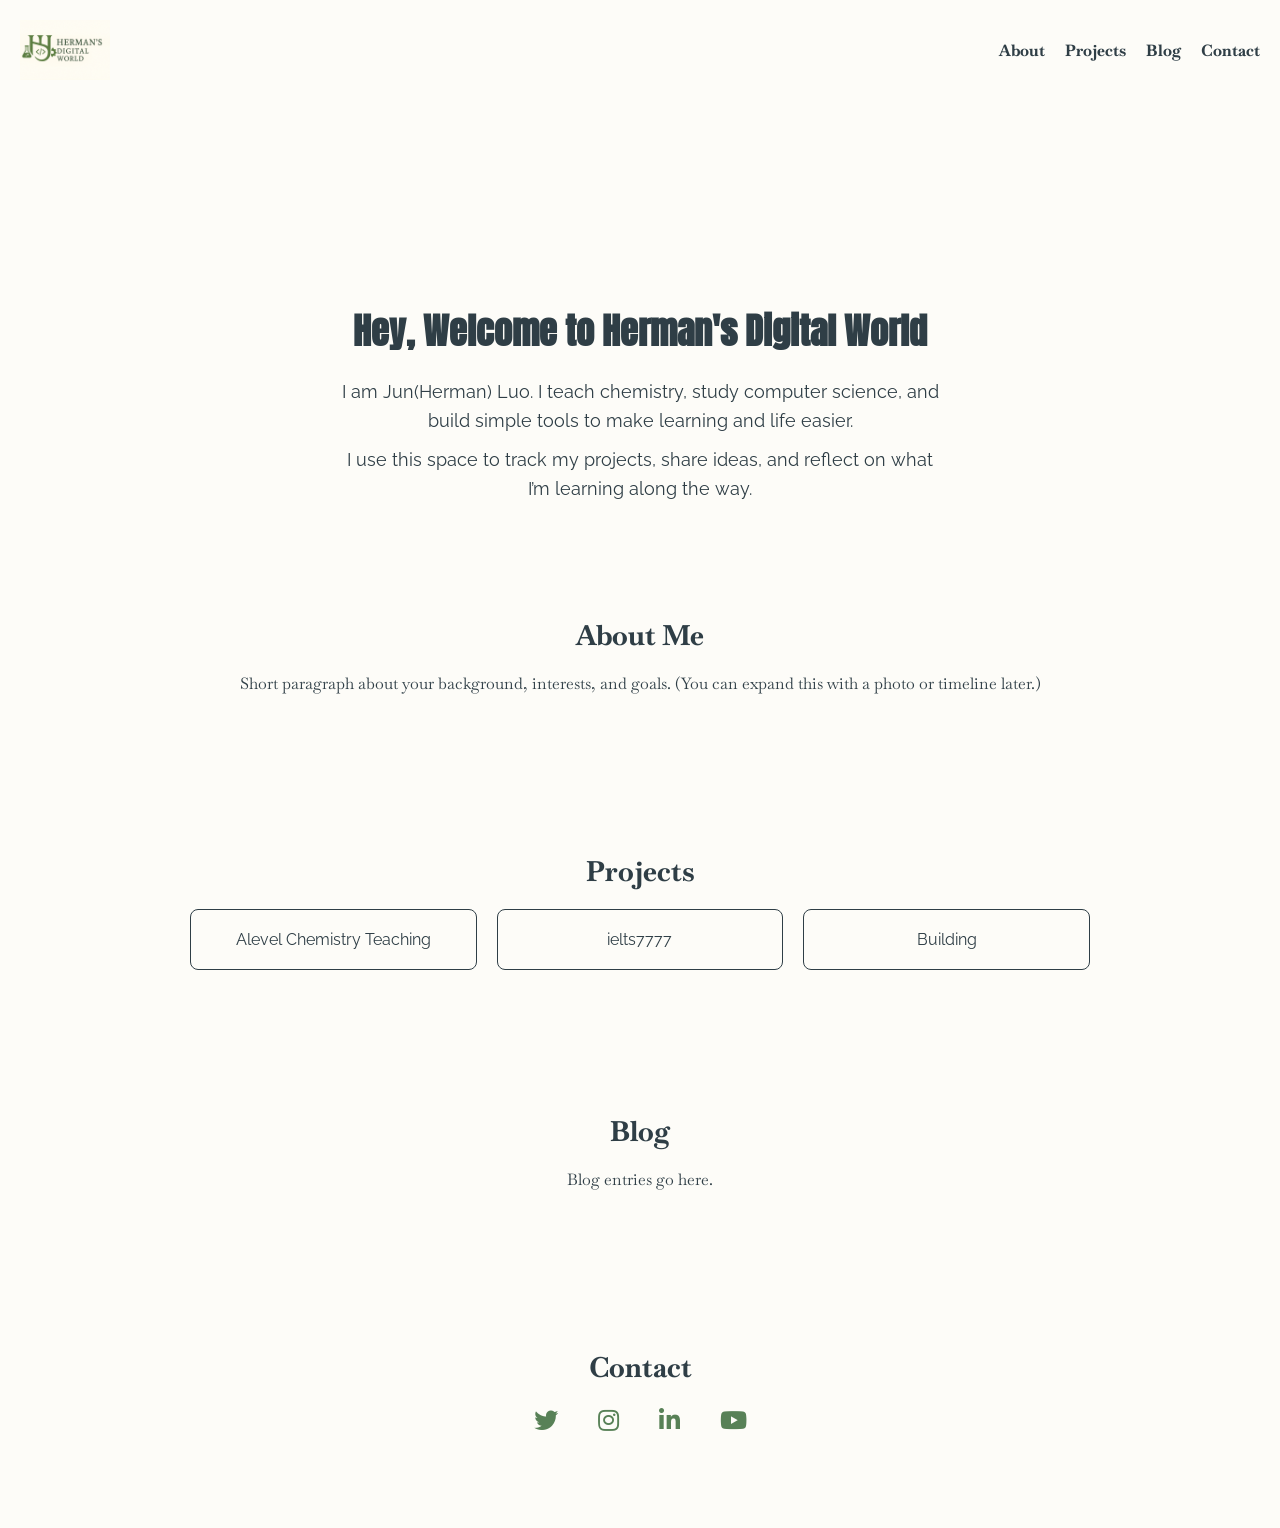
==== index.html @ cd0fd5d6 "Refactor: remove streak feature and refocus on blog implementation" ====
<!DOCTYPE html>
<html lang="en">
  <head>
    <meta charset="UTF-8" />
    <meta name="viewport" content="width=device-width, initial-scale=1.0" />
    <title>Herman's Digital World</title>
    <!-- Google Fonts -->
    <link href="https://fonts.googleapis.com/css?family=Anton%7CBaskervville%7CRaleway&display=swap" rel="stylesheet" />
    <!-- Font Awesome Icons -->
    <link rel="stylesheet" href="https://use.fontawesome.com/releases/v5.8.2/css/all.css" />
    <!-- Favicon -->
    <link rel="icon" type="image/png" href="images/favicon1.png" />
    <!-- Styles: Color Scheme + Layout -->
     <link href="styles.css" rel="stylesheet" />

  </head>
  <body>
    <!-- 🔹 Header with Logo and Navigation -->
    <header class="Heading">
      <div class="logo">
        <img 
          src="images/herman_logo_transparent_cropped.png" 
          alt="Herman's Logo" 
          loading="lazy" 
        />
      </div>
      <!-- 🔸 Navigation Menu -->
      <nav>
        <ul>
          <li><a href="#about">About</a></li>
          <li><a href="#projects">Projects</a></li>
          <li><a href="#blog">Blog</a></li>
          <li><a href="#contact">Contact</a></li>
        </ul>
      </nav>
    </header>

    <!-- 🔹 Intro Section -->
    <main>
      <div class="intro">
        <h1>Hey, Welcome to Herman's Digital World</h1>
        <p>I am Jun(Herman) Luo. I teach chemistry, study computer science, and build simple tools to make learning and life easier.</p>
        <p>I use this space to track my projects, share ideas, and reflect on what I’m learning along the way.</p>
      </div>

      <!-- 🔸 About Section -->
      <section class="about" id="about">
        <h2>About Me</h2>
        <p>Short paragraph about your background, interests, and goals. (You can expand this with a photo or timeline later.)</p>
      </section>

      <!-- 🔸 Projects Section -->
      <section class="projects" id="projects">
        <h2>Projects</h2>
        <div class="projects-grid">
          <div class="project">Alevel Chemistry Teaching</div>
          <div class="project">ielts7777</div>
          <div class="project">Building</div>
        </div>
      </section>

      <!--Blog Section-->
      <section class="blog" id="blog">
        <h2>Blog</h2>
        <div class="blog-grid">
          <p>Blog entries go here.</p>
        </div>
        <div id="blog-list"></div>
      </section>

      <!-- 🔸 Contact Section -->
      <section class="contact" id="contact">
        <h2>Contact</h2>
        <div class="social-icons">
          <a href="https://x.com/JunLuoHerman" title="Twitter"><i class="fab fa-twitter"></i></a>
          <a href="https://www.instagram.com/herman01luo/" title="Instagram"><i class="fab fa-instagram"></i></a>
          <a href="https://www.linkedin.com/in/jun-luo-443b061a9/" title="LinkedIn"><i class="fab fa-linkedin-in"></i></a>
          <a href="https://www.youtube.com/@junluo291" title="YouTube"><i class="fab fa-youtube"></i></a>
        </div>
      </section>

    </main>
    <script src="script.js"></script>
  </body>
</html>
---- styles.css ----
/* 🌿 Natural Zen Theme - Herman's Digital World */
/* Define color palette using CSS variables */
:root {
  --background: #fdfcf8;
  --text: #2f3e46;
  --accent: #588157;
  --secondary: #a3b18a;
}

/* Base styles */
body {
  background-color: var(--background);
  color: var(--text);
  font-family: 'Baskervville', serif;
  margin: 0;
  padding: 0;
}

h1, p {
  text-align: center;
}

/* Header container update */
header.Heading {
  display: flex;
  justify-content: space-between; /* logo on left, nav on right */
  align-items: center;
  height: 100px;
  padding: 0 20px; /* give room on both sides */
  background-color: #fdfcf8;
  position: fixed;
  top: 0;
  left: 0;
  right: 0;
  z-index: 10;
}
main {
  margin-top: 120px;
}

/* Logo area */
.logo {
  display: flex;
  align-items: center;
  height: 100%; /* fill header height */
}

.logo img {
  height: 60px;  /* scaled to fit in nav */
  width: auto;
  object-fit: contain;
  display: block;
}


/* Navigation bar */
nav ul {
  list-style: none;
  display: flex;
  gap: 20px;
  margin: 0;
  padding: 0;
}

nav ul li a {
  text-decoration: none;
  color: #2f3e46;
  font-weight: bold;
  transition: color 0.2s ease-in-out;
}

nav ul li a:hover {
  color: #588157; /* Olive green accent on hover */
}

/* Intro section */
.intro {
  text-align: center;
  margin-top: 140px;
  padding: 20px;
}

.intro h1 {
  font-family: 'Anton', sans-serif;
  font-size: 2.5rem;
  margin-bottom: 0.5em;
}

.intro p {
  font-size: 1.2rem;
  font-family: 'Raleway', sans-serif;
  line-height: 1.6;
  max-width: 700px;
  margin: 0 auto 1em auto;
}

/* Social icons section */
.social-icons {
  margin: 2em 0;
  text-align: center;
}

.social-icons a {
  margin: 0 10px;
  color: var(--accent);
  font-size: 1.5rem;
}

.social-icons a:hover {
  color: var(--secondary);
}

/* Section blocks (e.g., About, Projects, Contact) */
.section {
  max-width: 1000px;
  margin: 4em auto;
  padding: 0 20px;
}

.section h2 {
  font-size: 2rem;
  font-family: 'Anton', sans-serif;
  margin-bottom: 1em;
  text-align: center;
}

.section .content {
  display: flex;
  flex-wrap: wrap;
  justify-content: center;
  gap: 20px;
}

.section .content > div {
  background-color: white;
  padding: 20px;
  border: 1px solid var(--secondary);
  border-radius: 10px;
  width: 280px;
  min-height: 180px;
  box-shadow: 2px 2px 8px rgba(0,0,0,0.05);
  text-align: center;
  font-family: 'Raleway', sans-serif;
}

/* Footer */
footer {
  text-align: center;
  font-size: 0.9rem;
  padding: 2em;
  color: var(--text);
  font-family: 'Raleway', sans-serif;
}

/* Responsive tweaks */
@media (max-width: 768px) {
  .section .content {
    flex-direction: column;
    align-items: center;
  }

  .section .content > div {
    width: 90%;
  }
}

/* ====== Section Headings & General Layout ====== */
section {
  padding: 60px 20px;
  max-width: 900px;
  margin: 0 auto;
}

h2 {
  text-align: center;
  color: #2f3e46;
  font-size: 28px;
  margin-bottom: 20px;
}

/* ====== Intro Section ====== */
.intro {
  padding-top: 140px; /* leaves space for fixed nav */
  text-align: center;
  color: #2f3e46;
}

.intro h1 {
  font-family: 'Anton', sans-serif;
  font-size: 36px;
  margin-bottom: 20px;
}

.intro p {
  font-family: 'Raleway', sans-serif;
  max-width: 600px;
  margin: 0 auto 10px;
  font-size: 18px;
}

/* ====== Projects Section ====== */
.projects-grid {
  display: grid;
  grid-template-columns: repeat(auto-fit, minmax(250px, 1fr));
  gap: 20px;
  margin-top: 20px;
}

.project {
  background-color: #fdfcf8;
  border: 1px solid #2f3e46;
  border-radius: 8px;
  padding: 20px;
  text-align: center;
  font-family: 'Raleway', sans-serif;
}

/* ====== Social Icons ====== */
.social-icons {
  display: flex;
  justify-content: center;
  gap: 20px;
  margin-top: 20px;
}

.social-icons a {
  font-size: 24px;
  color: #588157;
  transition: transform 0.3s ease;
}

.social-icons a:hover {
  transform: scale(1.2);
  color: #2f3e46;
}
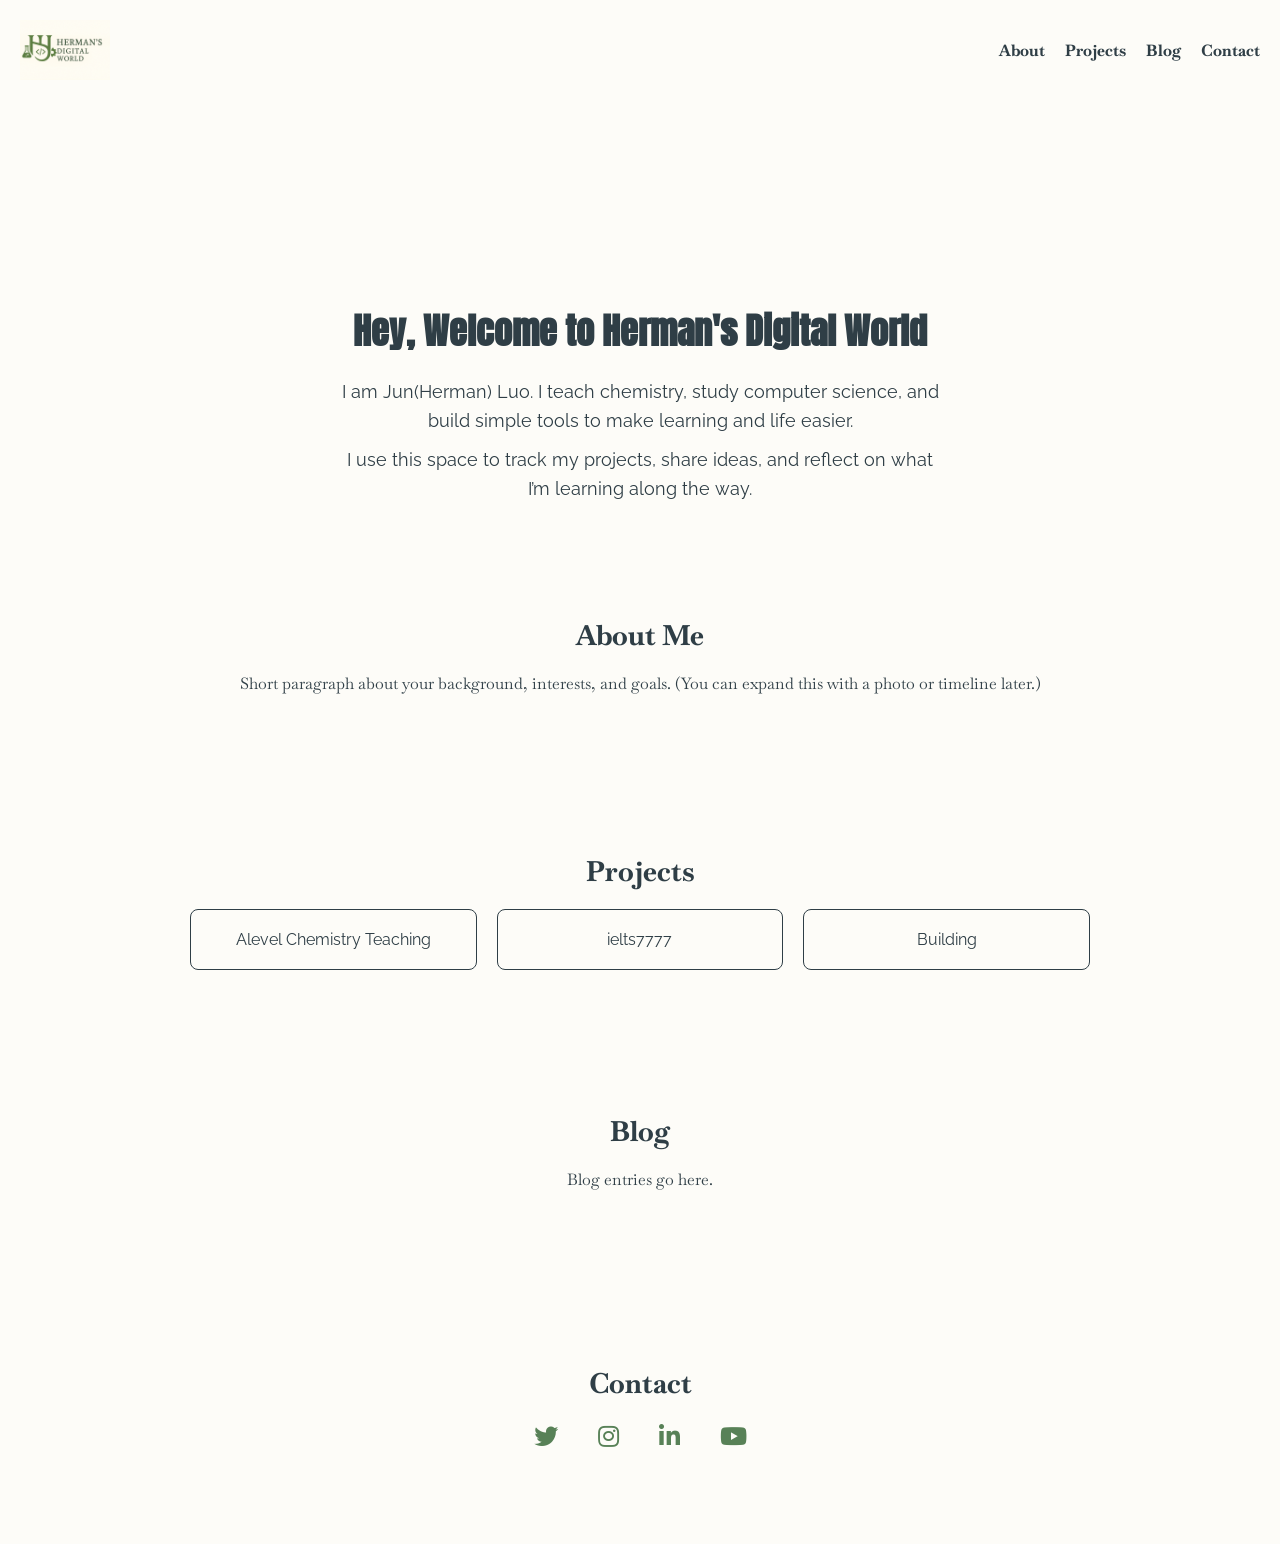
==== commit 87df8a29: "Add initial blog structure with test posts" ====
--- a/index.html
+++ b/index.html
@@ -29,7 +29,7 @@
         <ul>
           <li><a href="#about">About</a></li>
           <li><a href="#projects">Projects</a></li>
-          <li><a href="#blog">Blog</a></li>
+          <li><a href="blog.html">Blog</a></li>
           <li><a href="#contact">Contact</a></li>
         </ul>
       </nav>
--- a/styles.css
+++ b/styles.css
@@ -233,3 +233,42 @@
   transform: scale(1.2);
   color: #2f3e46;
 }
+
+.blog-page {
+  max-width: 800px;
+  margin: 0 auto;
+  padding: 2rem;
+}
+
+#blog-list {
+  margin-top: 2rem;
+}
+
+.post-card {
+  border: 1px solid #ddd;
+  border-radius: 12px;
+  padding: 1.25rem;
+  margin-bottom: 1.5rem;
+  background: #fff;
+}
+
+.post-card h2 {
+  margin-top: 0;
+}
+
+.post-card a {
+  text-decoration: none;
+}
+
+.post-date {
+  color: #666;
+  font-size: 0.95rem;
+  margin-bottom: 1rem;
+}
+
+#post-detail {
+  max-width: 800px;
+  margin: 0 auto;
+  padding: 2rem;
+  line-height: 1.8;
+}
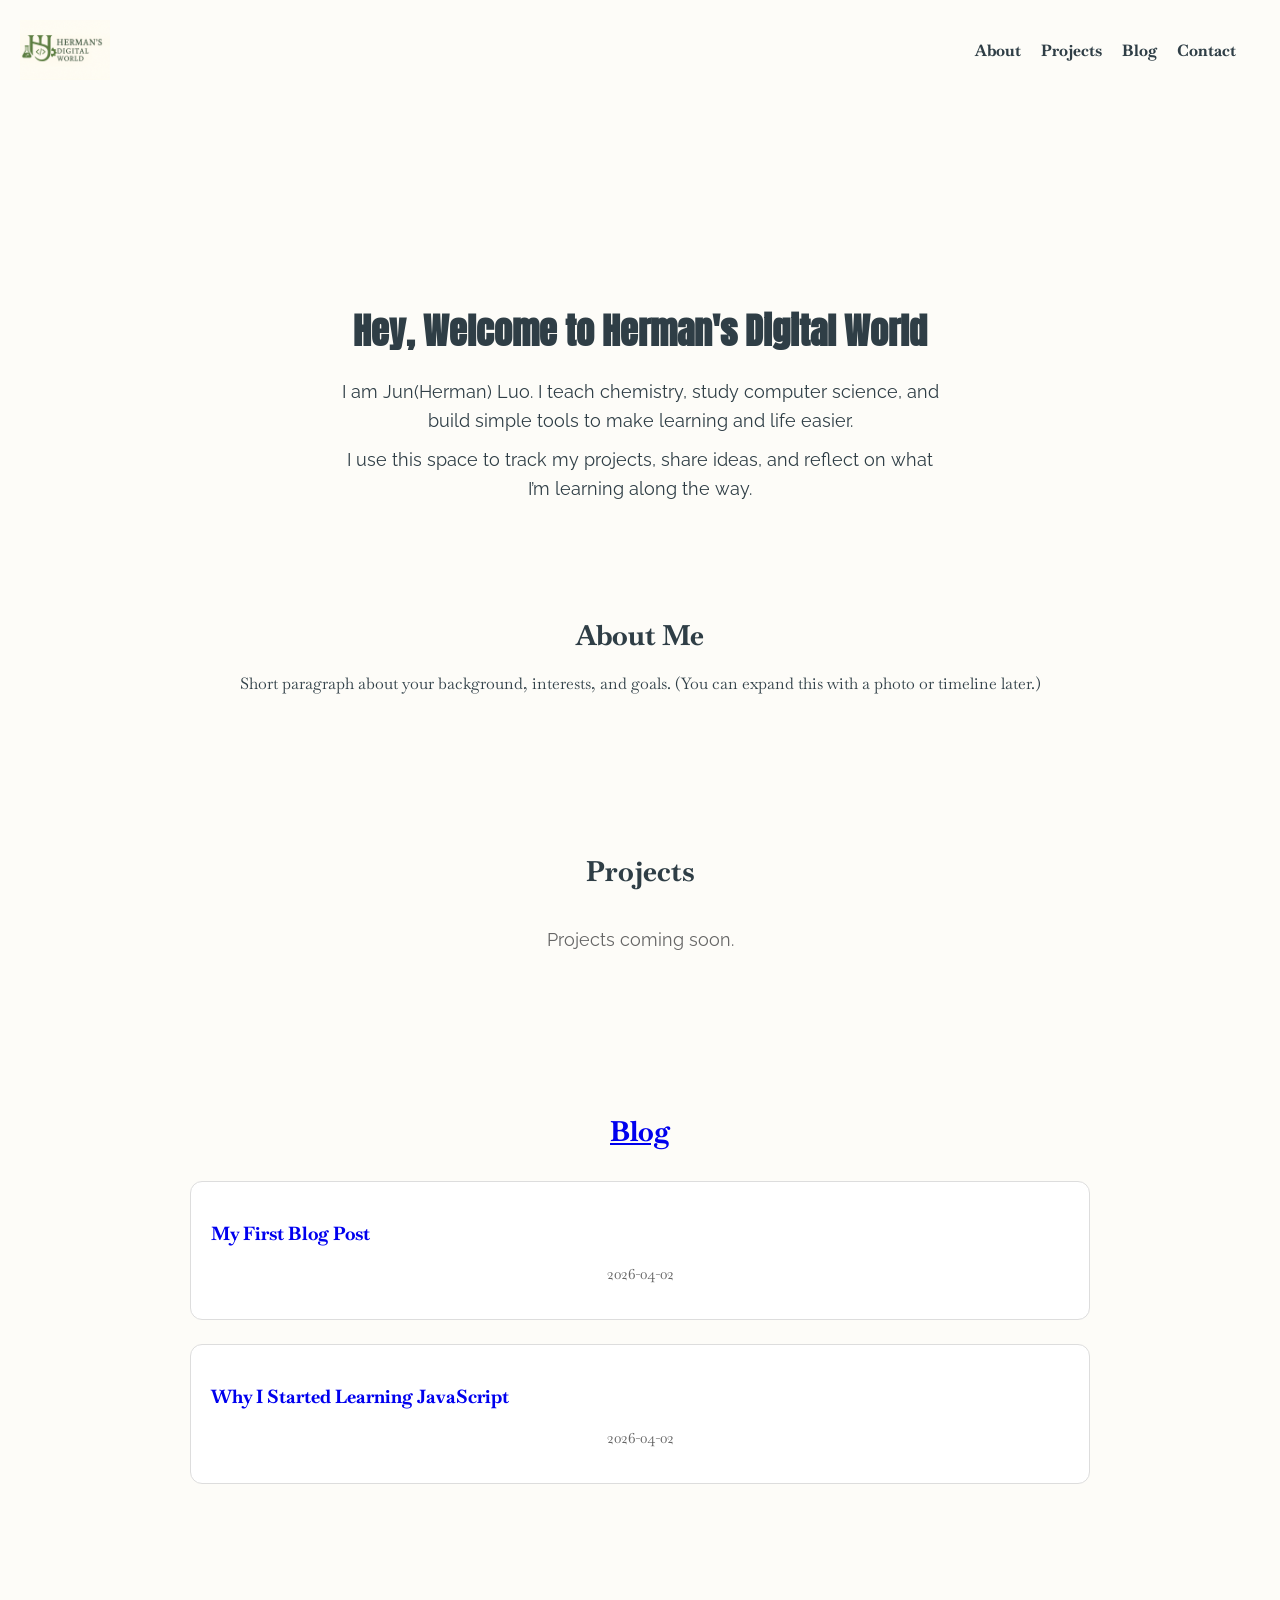
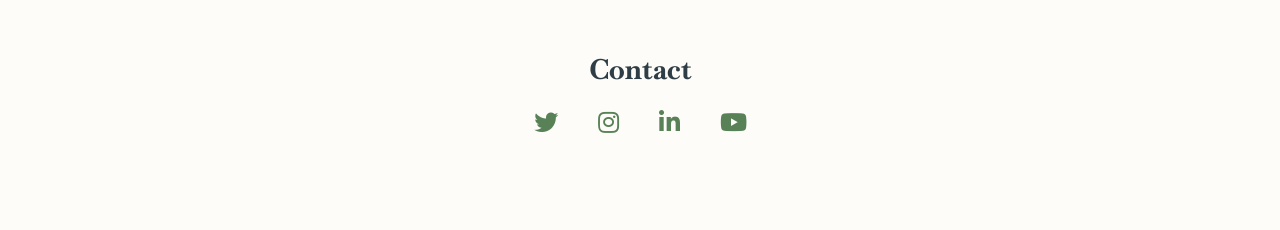
==== commit bd0f1344: "Refactor blog data structure, refine navbar spacing, and simplify projects placeholder" ====
--- a/index.html
+++ b/index.html
@@ -53,19 +53,14 @@
       <section class="projects" id="projects">
         <h2>Projects</h2>
         <div class="projects-grid">
-          <div class="project">Alevel Chemistry Teaching</div>
-          <div class="project">ielts7777</div>
-          <div class="project">Building</div>
+          <div class="project">Projects coming soon.</div>
         </div>
       </section>
 
       <!--Blog Section-->
       <section class="blog" id="blog">
-        <h2>Blog</h2>
-        <div class="blog-grid">
-          <p>Blog entries go here.</p>
-        </div>
-        <div id="blog-list"></div>
+        <h2><a href="blog.html">Blog</a></h2>
+        <div id="blog-list" class="blog-grid"></div>
       </section>
 
       <!-- 🔸 Contact Section -->
@@ -80,6 +75,8 @@
       </section>
 
     </main>
+
+    <script src="posts.js"></script>
     <script src="script.js"></script>
   </body>
 </html>
--- a/styles.css
+++ b/styles.css
@@ -207,12 +207,16 @@
 }
 
 .project {
-  background-color: #fdfcf8;
+  /* background-color: #fdfcf8;
   border: 1px solid #2f3e46;
-  border-radius: 8px;
+  border-radius: 8px; */
   padding: 20px;
   text-align: center;
   font-family: 'Raleway', sans-serif;
+  margin: 0 auto;
+  width: fit-content;
+  color: #666;
+  font-size: 1.1rem;
 }
 
 /* ====== Social Icons ====== */
@@ -271,4 +275,19 @@
   margin: 0 auto;
   padding: 2rem;
   line-height: 1.8;
+}
+
+nav {
+  display: flex;
+  gap: 16px;
+  justify-content: flex-start;
+  align-items: center;
+  padding: 12px 24px;
+}
+
+nav a {
+  text-decoration: none;
+  color: #2f3e46;
+  font-weight: bold;
+  transition: color 0.2s ease-in-out;
 }
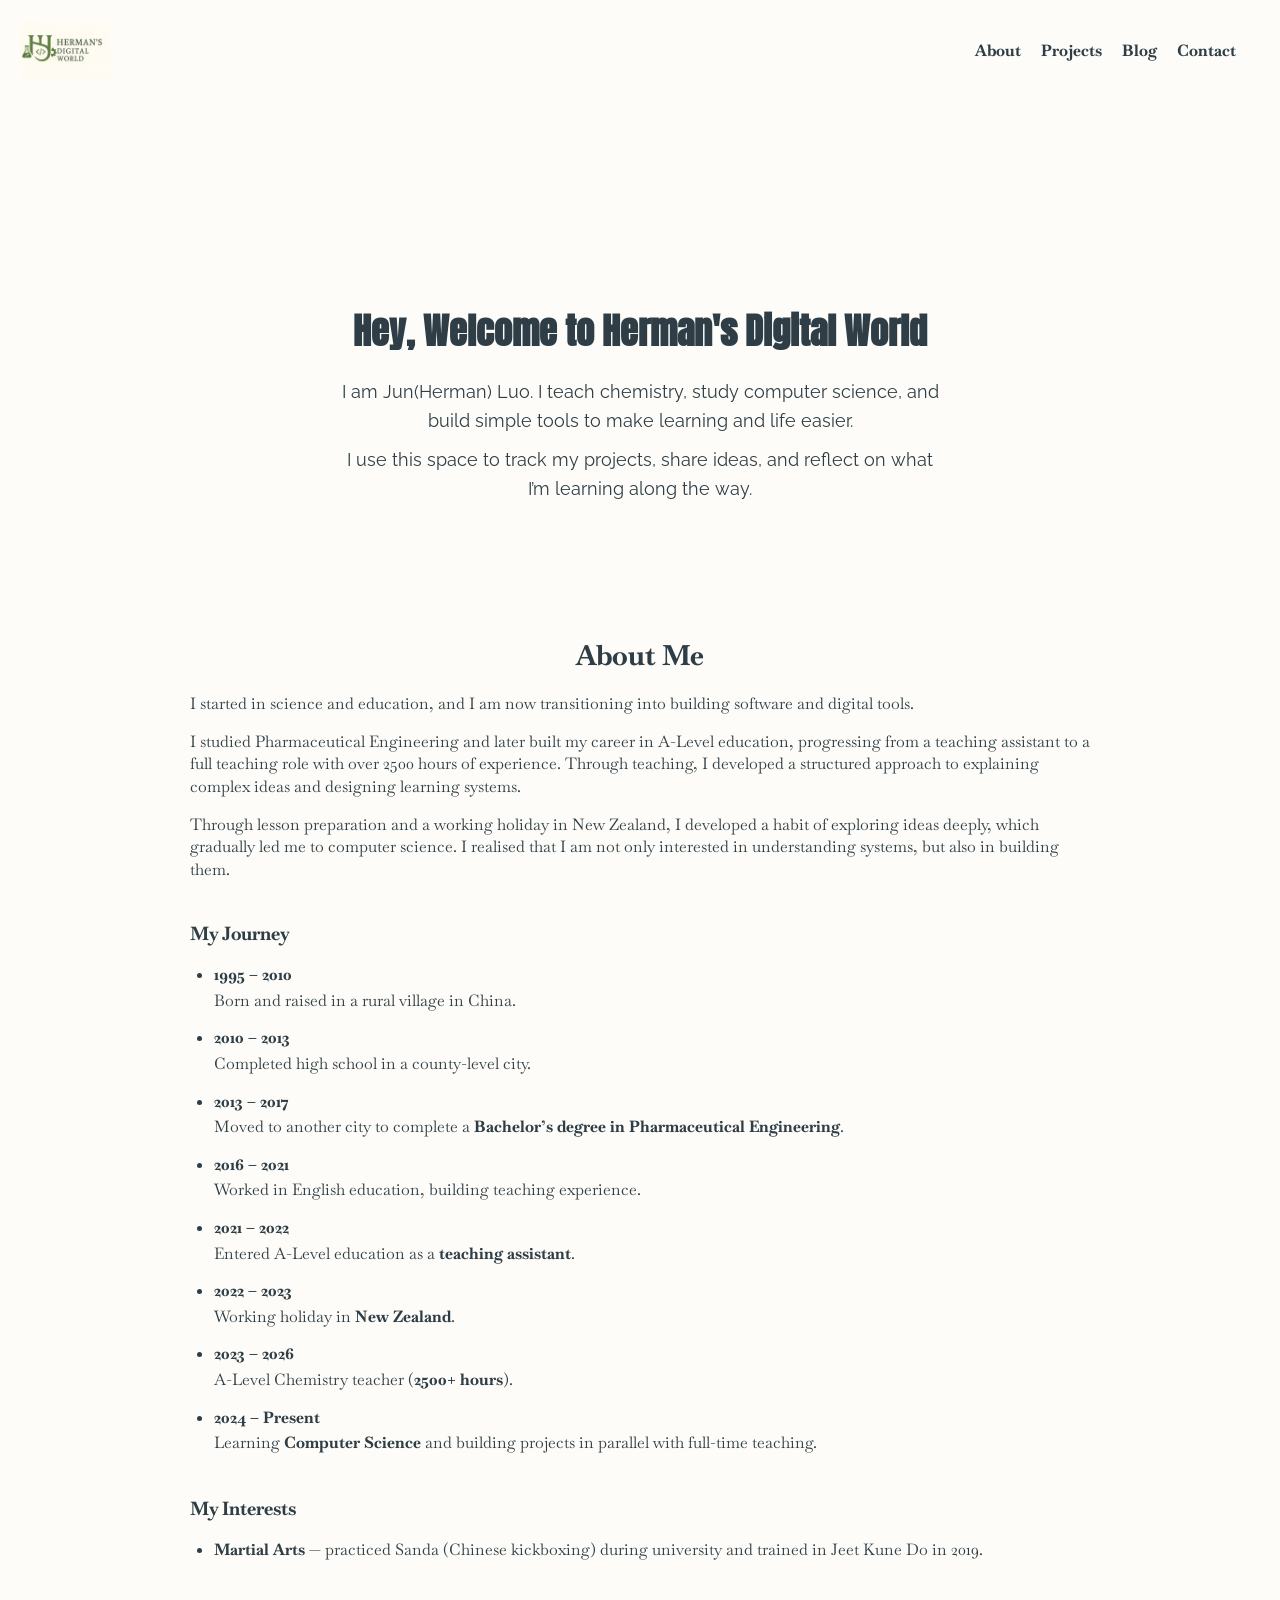
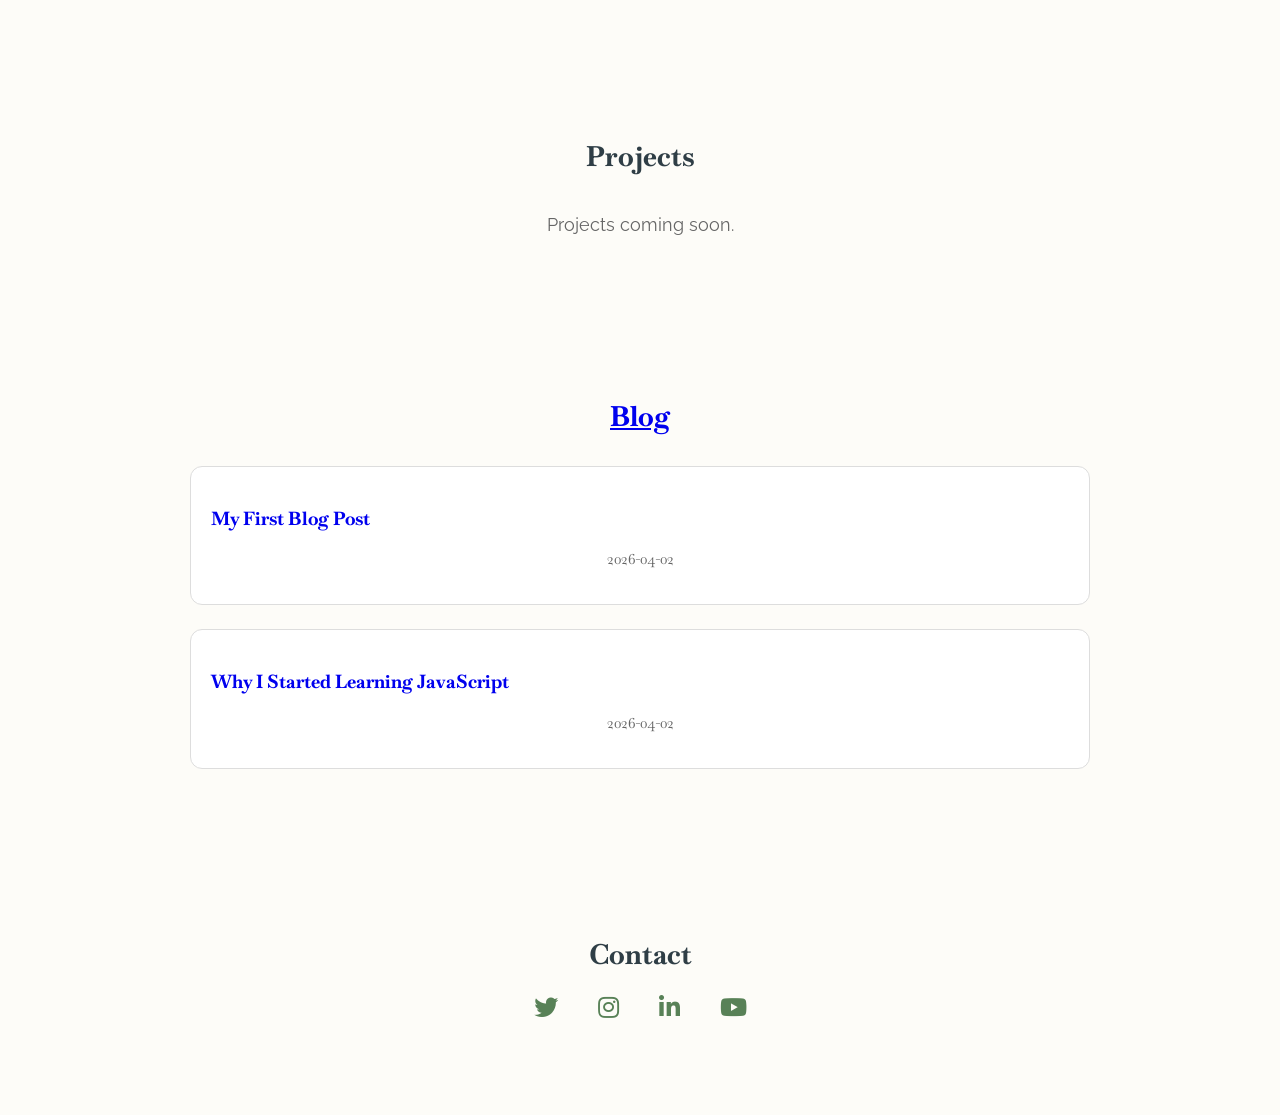
==== commit e0c7471b: "feat: add detailed about me section to homepage" ====
--- a/index.html
+++ b/index.html
@@ -44,11 +44,65 @@
       </div>
 
       <!-- 🔸 About Section -->
-      <section class="about" id="about">
-        <h2>About Me</h2>
-        <p>Short paragraph about your background, interests, and goals. (You can expand this with a photo or timeline later.)</p>
-      </section>
+<section class="about" id="about">
+  <h2>About Me</h2>
 
+  <p>
+    I started in science and education, and I am now transitioning into building software and digital tools.
+  </p>
+
+  <p>
+    I studied Pharmaceutical Engineering and later built my career in A-Level education, progressing from a teaching assistant to a full teaching role with over 2500 hours of experience. Through teaching, I developed a structured approach to explaining complex ideas and designing learning systems.
+  </p>
+
+  <p>
+    Through lesson preparation and a working holiday in New Zealand, I developed a habit of exploring ideas deeply, which gradually led me to computer science. I realised that I am not only interested in understanding systems, but also in building them.
+  </p>
+
+  <h3>My Journey</h3>
+  <ul class="journey-list">
+    <li>
+      <strong>1995 – 2010</strong><br>
+      Born and raised in a rural village in China.
+    </li>
+    <li>
+      <strong>2010 – 2013</strong><br>
+      Completed high school in a county-level city.
+    </li>
+    <li>
+      <strong>2013 – 2017</strong><br>
+      Moved to another city to complete a <strong>Bachelor’s degree in Pharmaceutical Engineering</strong>.
+    </li>
+    <li>
+      <strong>2016 – 2021</strong><br>
+      Worked in English education, building teaching experience.
+    </li>
+    <li>
+      <strong>2021 – 2022</strong><br>
+      Entered A-Level education as a <strong>teaching assistant</strong>.
+    </li>
+    <li>
+      <strong>2022 – 2023</strong><br>
+      Working holiday in <strong>New Zealand</strong>.
+    </li>
+    <li>
+      <strong>2023 – 2026</strong><br>
+      A-Level Chemistry teacher (<strong>2500+ hours</strong>).
+    </li>
+    <li>
+      <strong>2024 – Present</strong><br>
+      Learning <strong>Computer Science</strong> and building projects in parallel with full-time teaching.
+    </li>
+  </ul>
+
+  <h3>My Interests</h3>
+  <ul class="interests-list">
+    <li>
+      <strong>Martial Arts</strong> — practiced Sanda (Chinese kickboxing) during university and trained in Jeet Kune Do in 2019.
+    </li>
+  </ul>
+</section>
+      
       <!-- 🔸 Projects Section -->
       <section class="projects" id="projects">
         <h2>Projects</h2>
--- a/styles.css
+++ b/styles.css
@@ -198,6 +198,43 @@
   font-size: 18px;
 }
 
+
+/* ====== About Section ====== */
+.about {
+  max-width: 900px;
+  margin: 0 auto;
+  padding: 80px 20px;
+}
+
+.about h2 {
+  text-align: center;
+  margin-bottom: 20px;
+}
+
+.about p {
+  text-align: left;
+  line-height: 1.4;
+  margin-bottom: 16px;
+}
+
+.about h3 {
+  margin-top: 40px;
+  margin-bottom: 16px;
+  text-align: left;
+}
+
+.about ul {
+  padding-left: 24px;
+  margin: 0;
+}
+
+.about li {
+  margin-bottom: 12px;
+  line-height: 1.6;
+}
+
+
+
 /* ====== Projects Section ====== */
 .projects-grid {
   display: grid;
@@ -248,6 +285,11 @@
   margin-top: 2rem;
 }
 
+#blog-list h2 {
+  font-size: 1.4rem;
+  margin: 6px 0;
+}
+
 .post-card {
   border: 1px solid #ddd;
   border-radius: 12px;
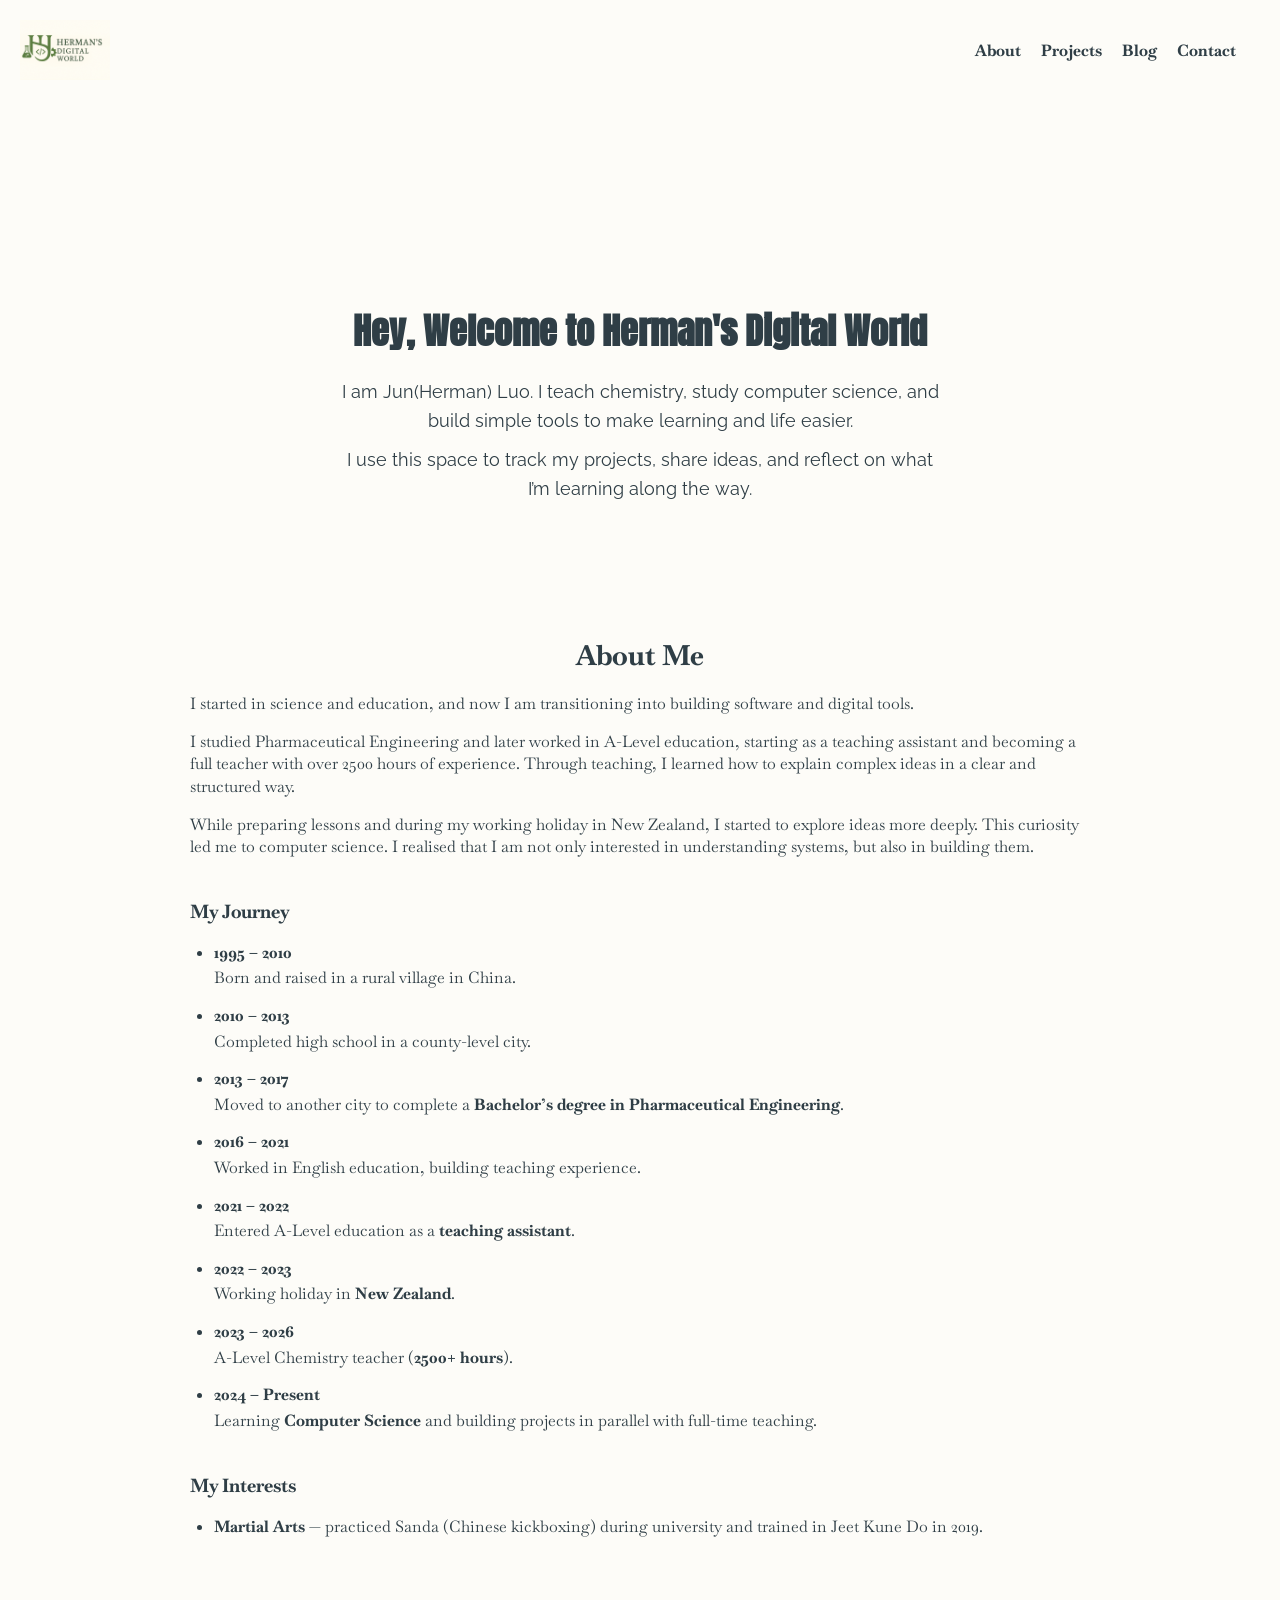
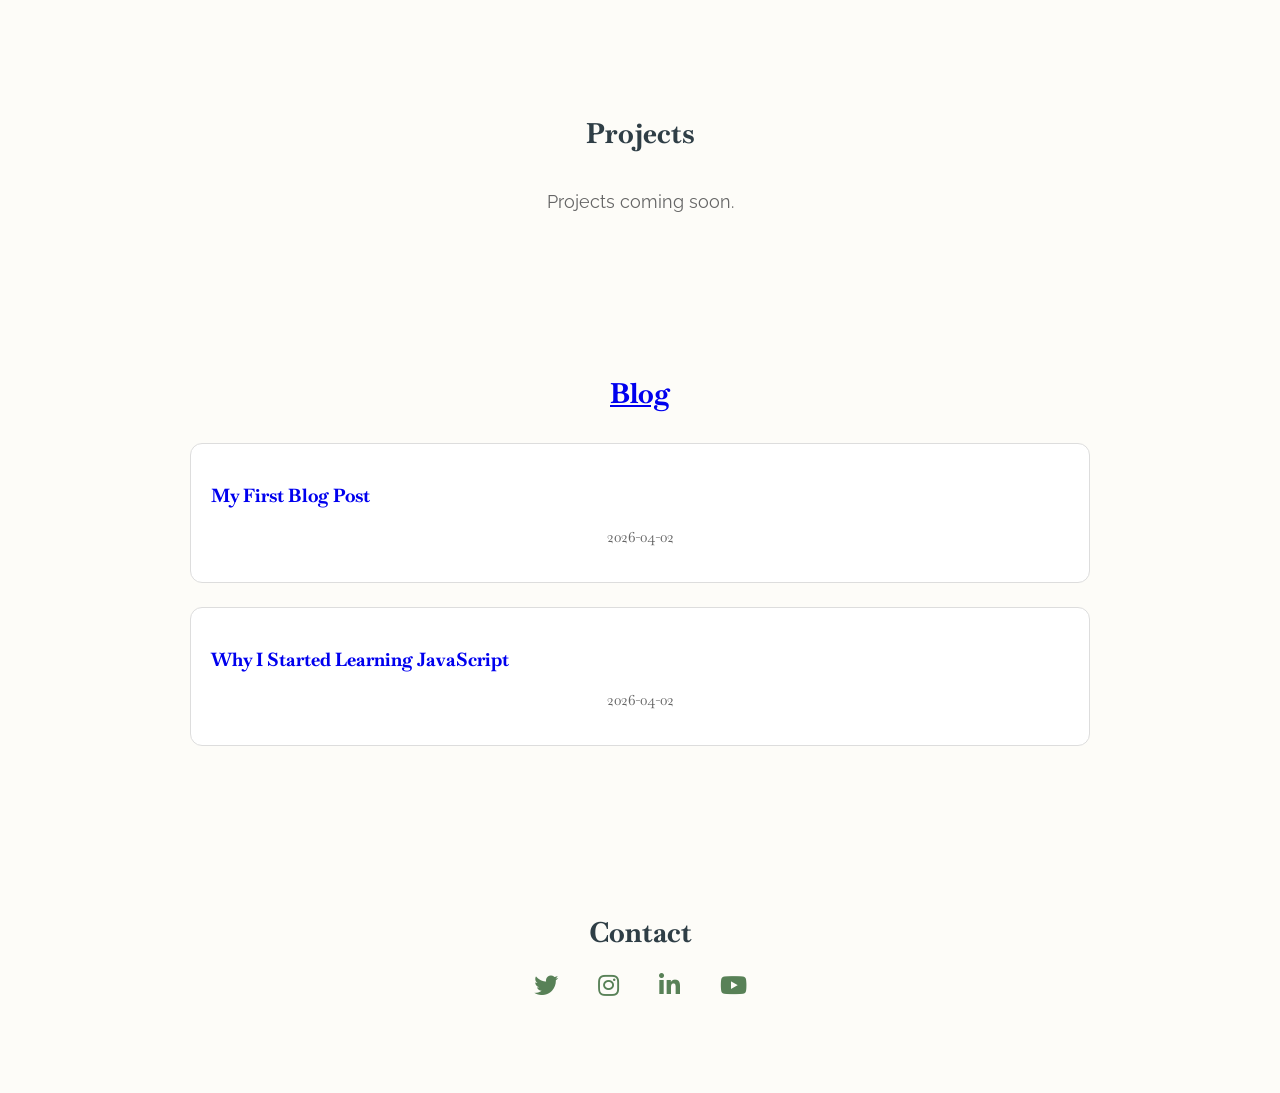
==== commit d741e7be: "fix: update About Me section for clarity and flow" ====
--- a/index.html
+++ b/index.html
@@ -48,15 +48,15 @@
   <h2>About Me</h2>
 
   <p>
-    I started in science and education, and I am now transitioning into building software and digital tools.
+    I started in science and education, and now I am transitioning into building software and digital tools.
   </p>
 
   <p>
-    I studied Pharmaceutical Engineering and later built my career in A-Level education, progressing from a teaching assistant to a full teaching role with over 2500 hours of experience. Through teaching, I developed a structured approach to explaining complex ideas and designing learning systems.
+   I studied Pharmaceutical Engineering and later worked in A-Level education, starting as a teaching assistant and becoming a full teacher with over 2500 hours of experience. Through teaching, I learned how to explain complex ideas in a clear and structured way.
   </p>
 
   <p>
-    Through lesson preparation and a working holiday in New Zealand, I developed a habit of exploring ideas deeply, which gradually led me to computer science. I realised that I am not only interested in understanding systems, but also in building them.
+    While preparing lessons and during my working holiday in New Zealand, I started to explore ideas more deeply. This curiosity led me to computer science. I realised that I am not only interested in understanding systems, but also in building them.
   </p>
 
   <h3>My Journey</h3>
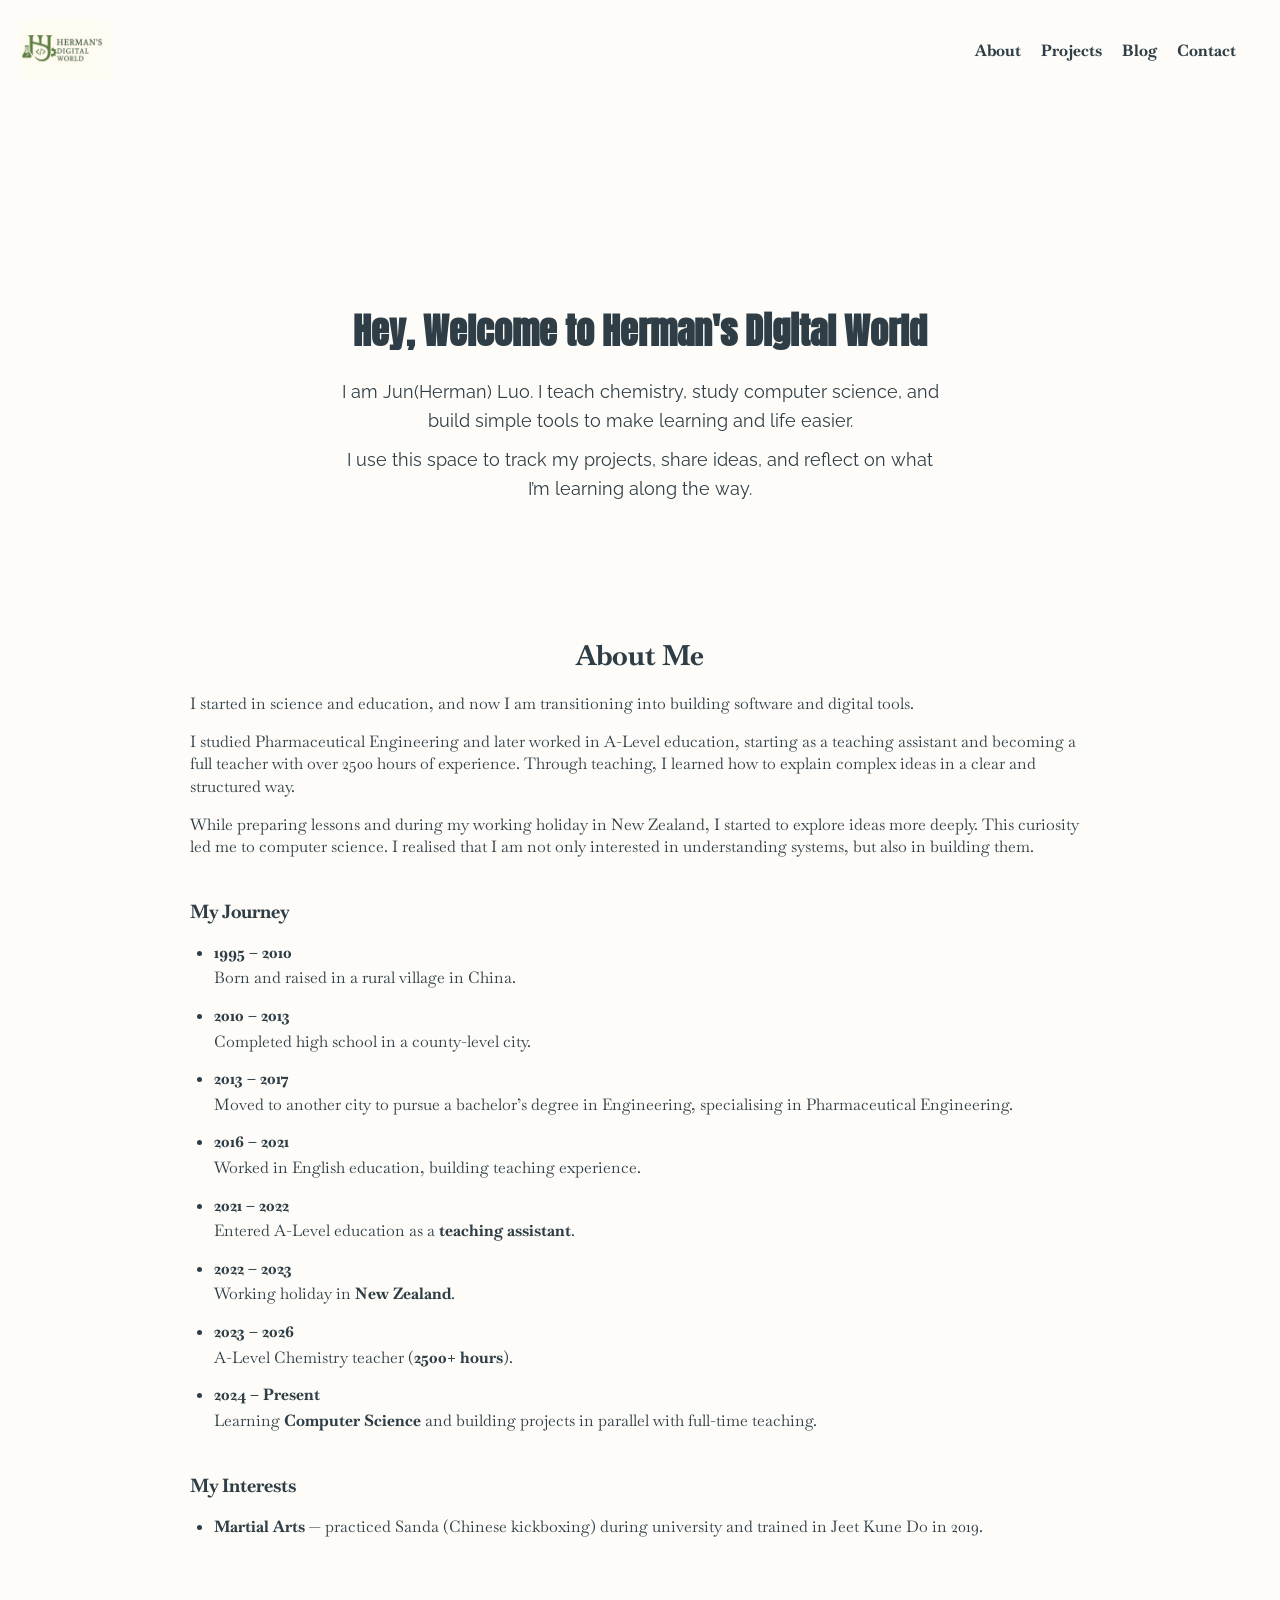
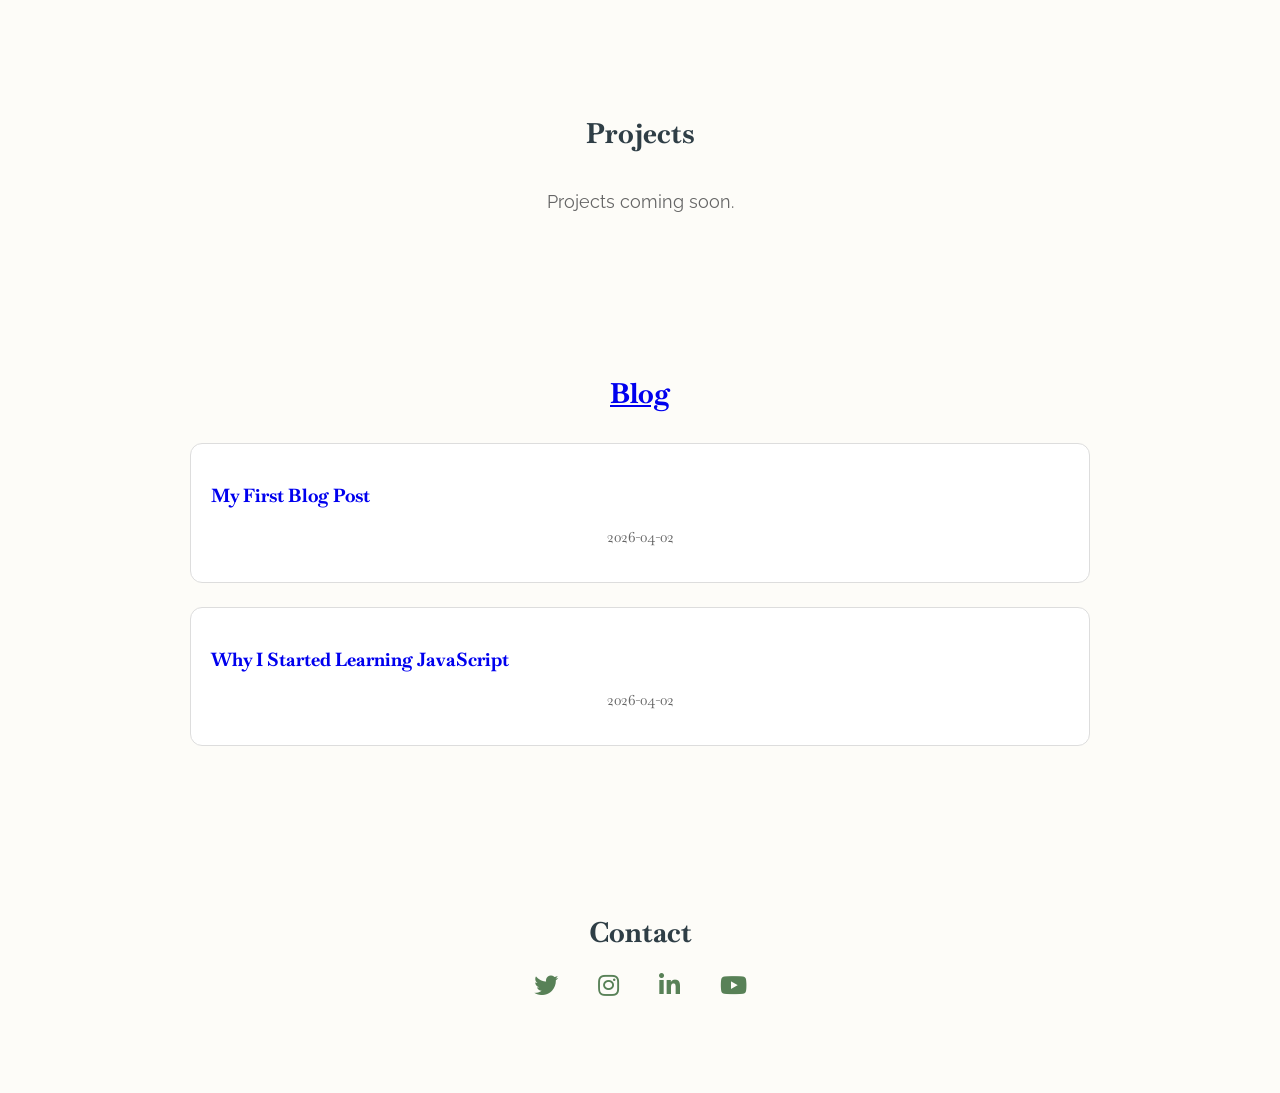
==== commit b787a0e1: "Refine timeline education wording for degree accuracy" ====
--- a/index.html
+++ b/index.html
@@ -4,6 +4,7 @@
     <meta charset="UTF-8" />
     <meta name="viewport" content="width=device-width, initial-scale=1.0" />
     <title>Herman's Digital World</title>
+    <meta name="description" content="Personal website of Jun (Herman) Luo, documenting projects, ideas, and learning progress." />
     <!-- Google Fonts -->
     <link href="https://fonts.googleapis.com/css?family=Anton%7CBaskervville%7CRaleway&display=swap" rel="stylesheet" />
     <!-- Font Awesome Icons -->
@@ -71,7 +72,7 @@
     </li>
     <li>
       <strong>2013 – 2017</strong><br>
-      Moved to another city to complete a <strong>Bachelor’s degree in Pharmaceutical Engineering</strong>.
+      Moved to another city to pursue a bachelor’s degree in Engineering, specialising in Pharmaceutical Engineering.
     </li>
     <li>
       <strong>2016 – 2021</strong><br>
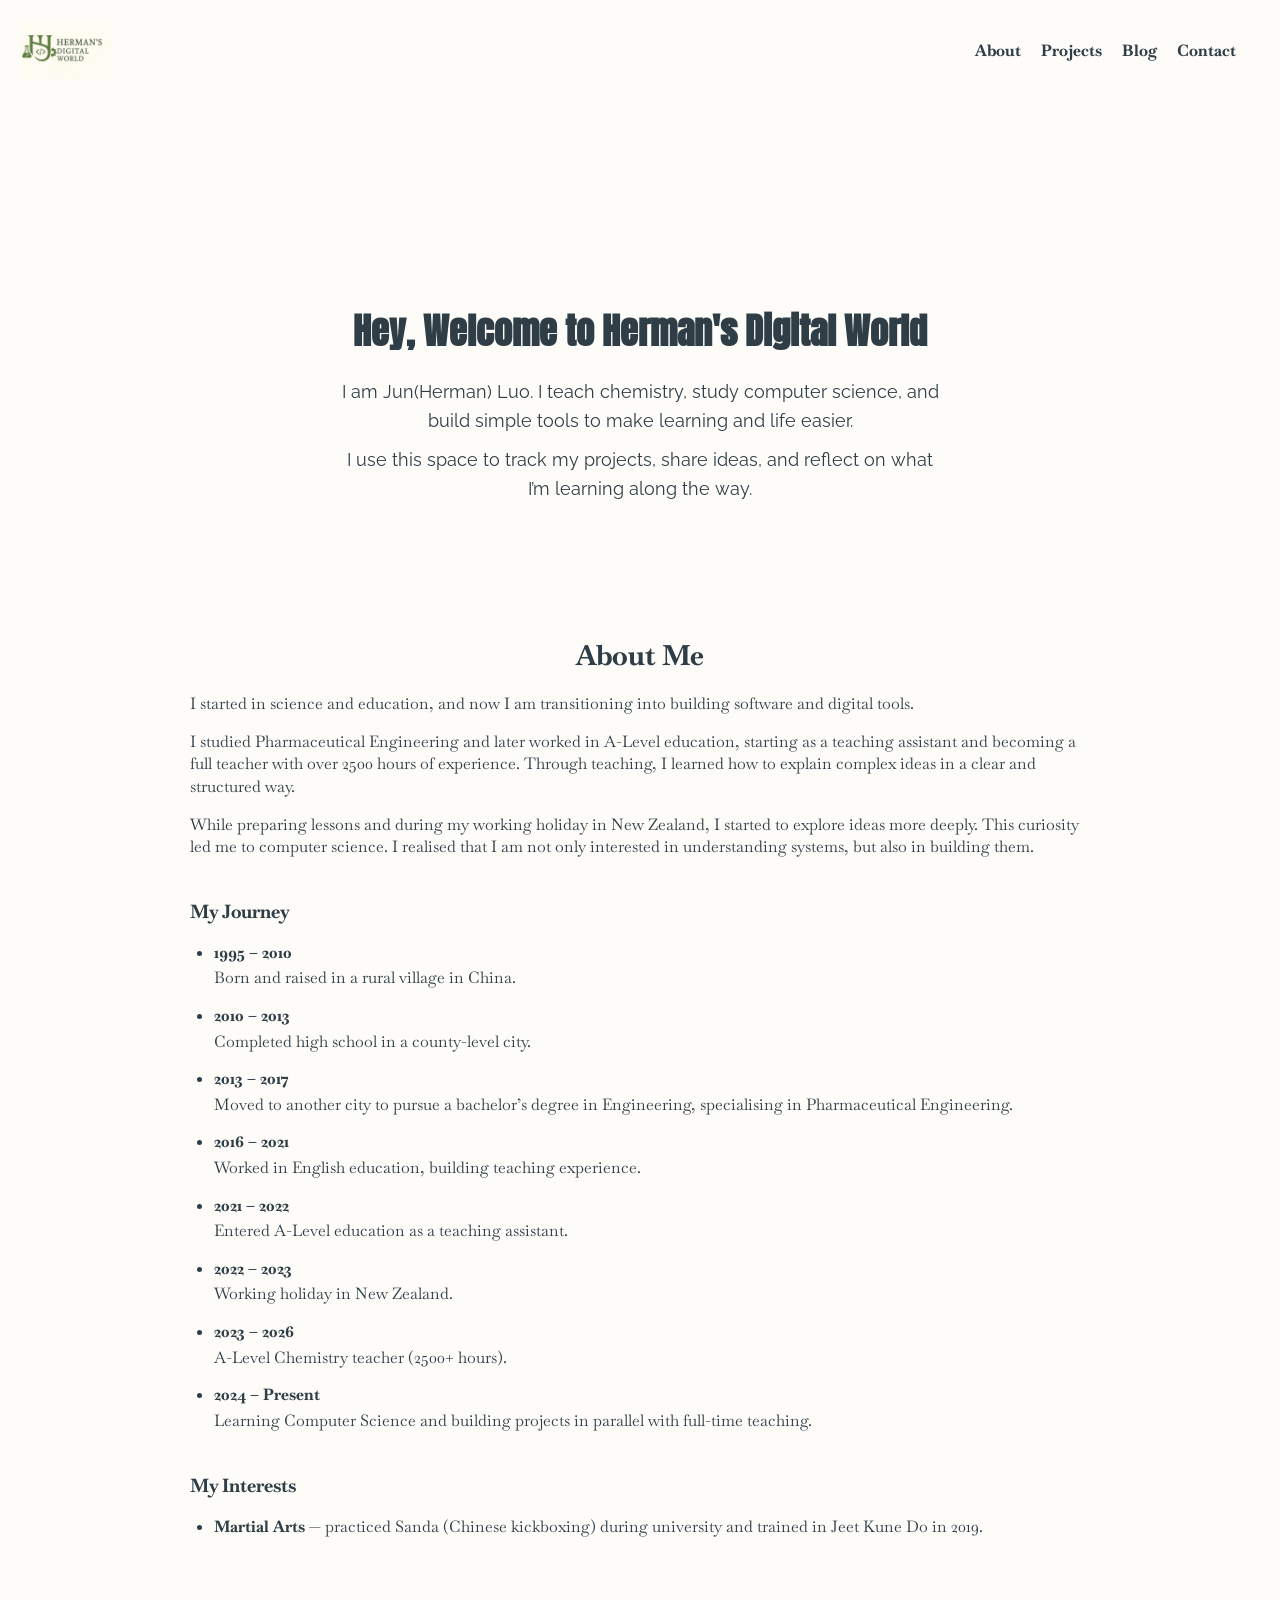
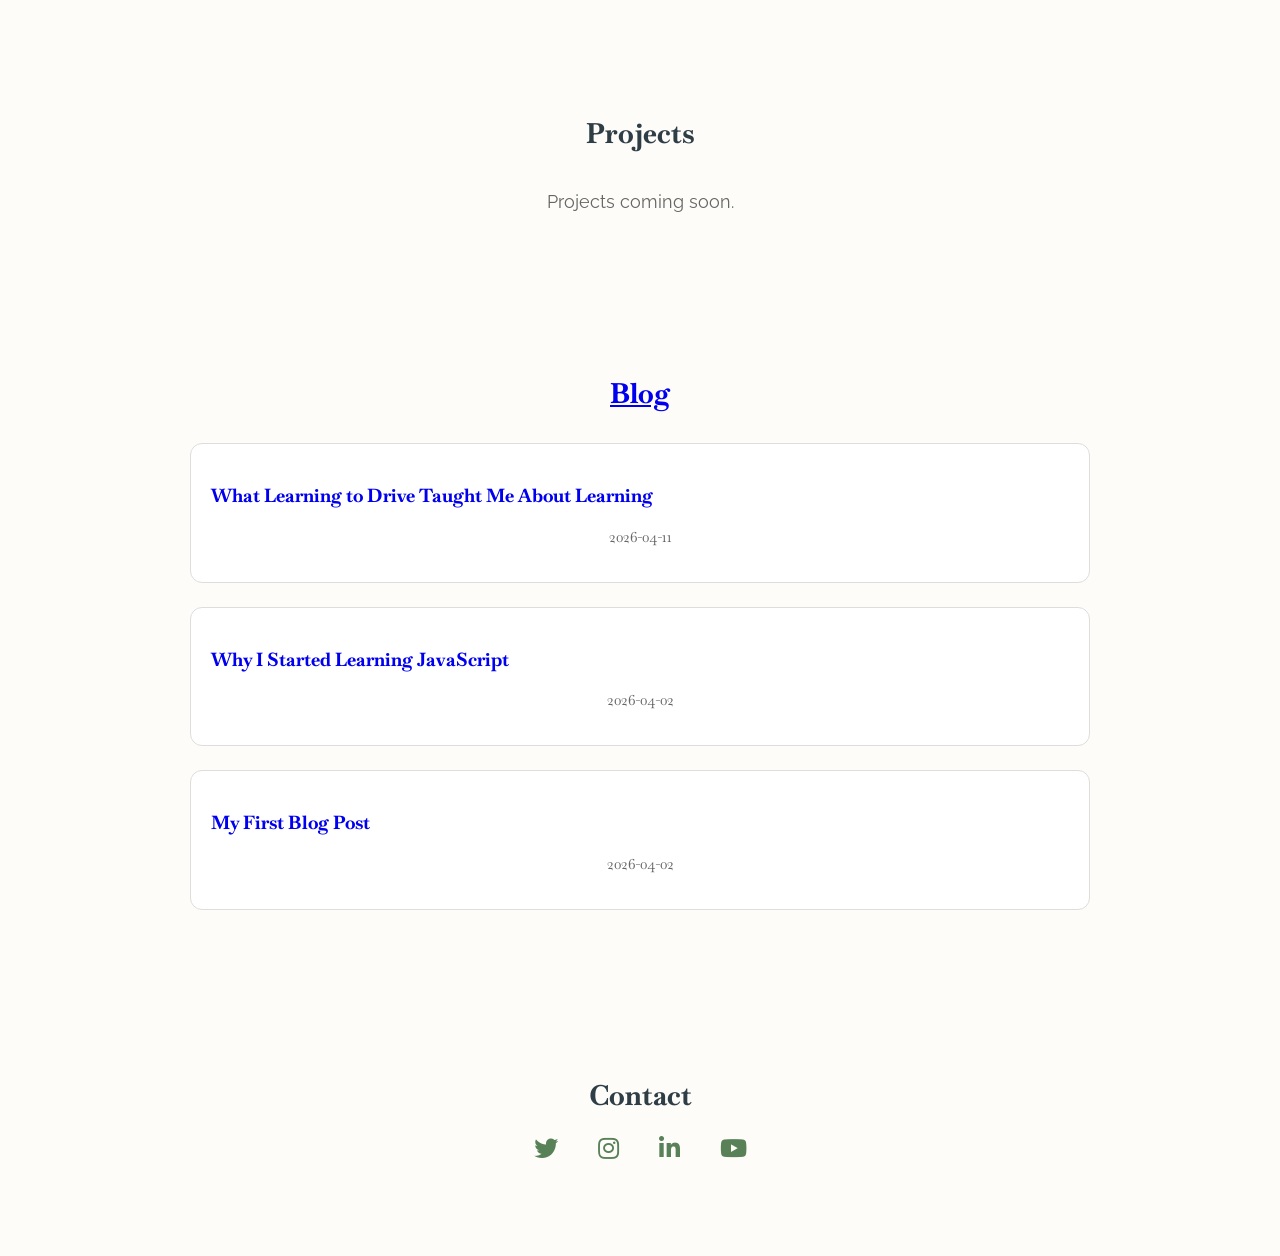
==== commit cd3d38f2: "Remove comments and unnecessary bold text" ====
--- a/index.html
+++ b/index.html
@@ -5,18 +5,13 @@
     <meta name="viewport" content="width=device-width, initial-scale=1.0" />
     <title>Herman's Digital World</title>
     <meta name="description" content="Personal website of Jun (Herman) Luo, documenting projects, ideas, and learning progress." />
-    <!-- Google Fonts -->
     <link href="https://fonts.googleapis.com/css?family=Anton%7CBaskervville%7CRaleway&display=swap" rel="stylesheet" />
-    <!-- Font Awesome Icons -->
     <link rel="stylesheet" href="https://use.fontawesome.com/releases/v5.8.2/css/all.css" />
-    <!-- Favicon -->
     <link rel="icon" type="image/png" href="images/favicon1.png" />
-    <!-- Styles: Color Scheme + Layout -->
      <link href="styles.css" rel="stylesheet" />
 
   </head>
   <body>
-    <!-- 🔹 Header with Logo and Navigation -->
     <header class="Heading">
       <div class="logo">
         <img 
@@ -25,7 +20,7 @@
           loading="lazy" 
         />
       </div>
-      <!-- 🔸 Navigation Menu -->
+
       <nav>
         <ul>
           <li><a href="#about">About</a></li>
@@ -80,19 +75,19 @@
     </li>
     <li>
       <strong>2021 – 2022</strong><br>
-      Entered A-Level education as a <strong>teaching assistant</strong>.
+      Entered A-Level education as a teaching assistant.
     </li>
     <li>
       <strong>2022 – 2023</strong><br>
-      Working holiday in <strong>New Zealand</strong>.
+      Working holiday in New Zealand.
     </li>
     <li>
       <strong>2023 – 2026</strong><br>
-      A-Level Chemistry teacher (<strong>2500+ hours</strong>).
+      A-Level Chemistry teacher (2500+ hours).
     </li>
     <li>
       <strong>2024 – Present</strong><br>
-      Learning <strong>Computer Science</strong> and building projects in parallel with full-time teaching.
+      Learning Computer Science and building projects in parallel with full-time teaching.
     </li>
   </ul>
 
--- a/styles.css
+++ b/styles.css
@@ -290,6 +290,7 @@
   margin: 6px 0;
 }
 
+/* ====== Blog Cards ====== */
 .post-card {
   border: 1px solid #ddd;
   border-radius: 12px;
@@ -312,11 +313,26 @@
   margin-bottom: 1rem;
 }
 
+/* ====== Post Detail Page ====== */
 #post-detail {
   max-width: 800px;
   margin: 0 auto;
   padding: 2rem;
   line-height: 1.8;
+}
+#post-detail h1 {
+  text-align: center;
+}
+
+#post-detail .post-date {
+  text-align: center;
+}
+#post-detail p {
+  text-align: left;
+}
+
+#post-detail p:last-child {
+  text-align: center;
 }
 
 nav {
